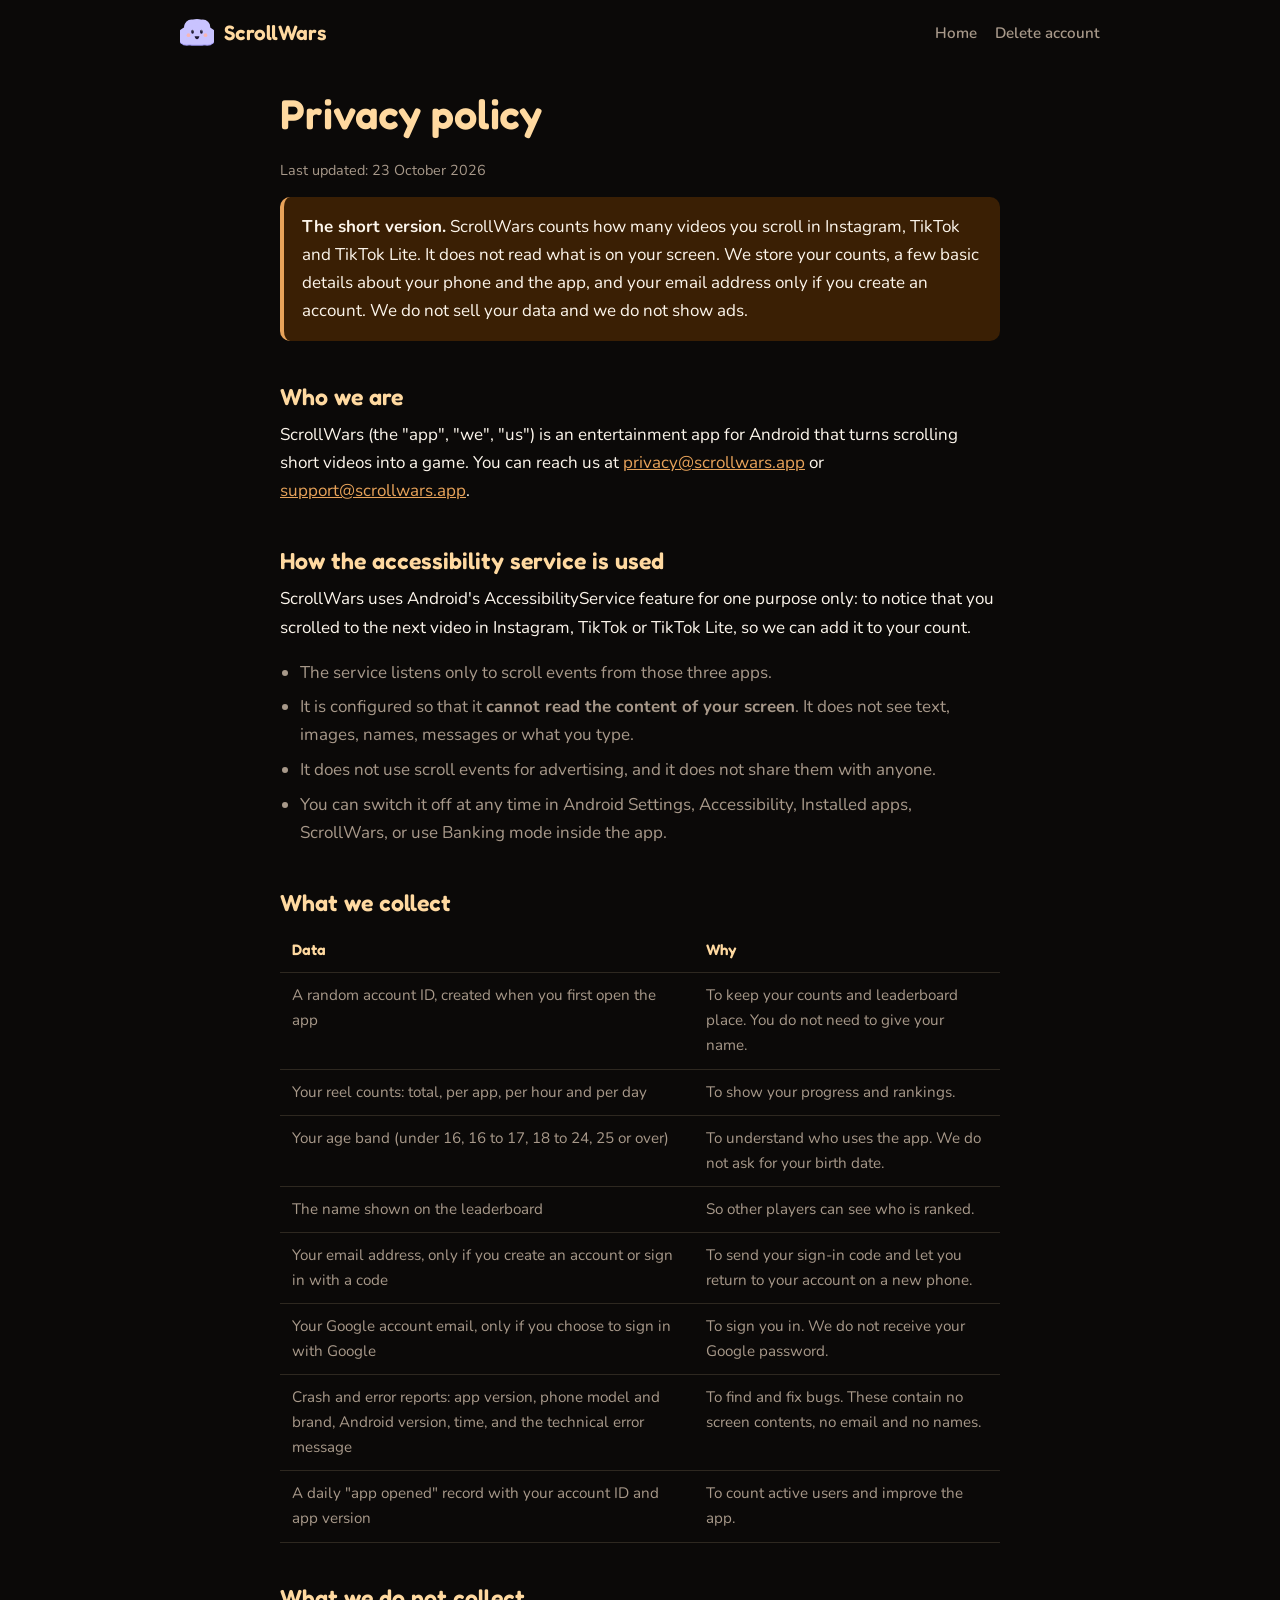
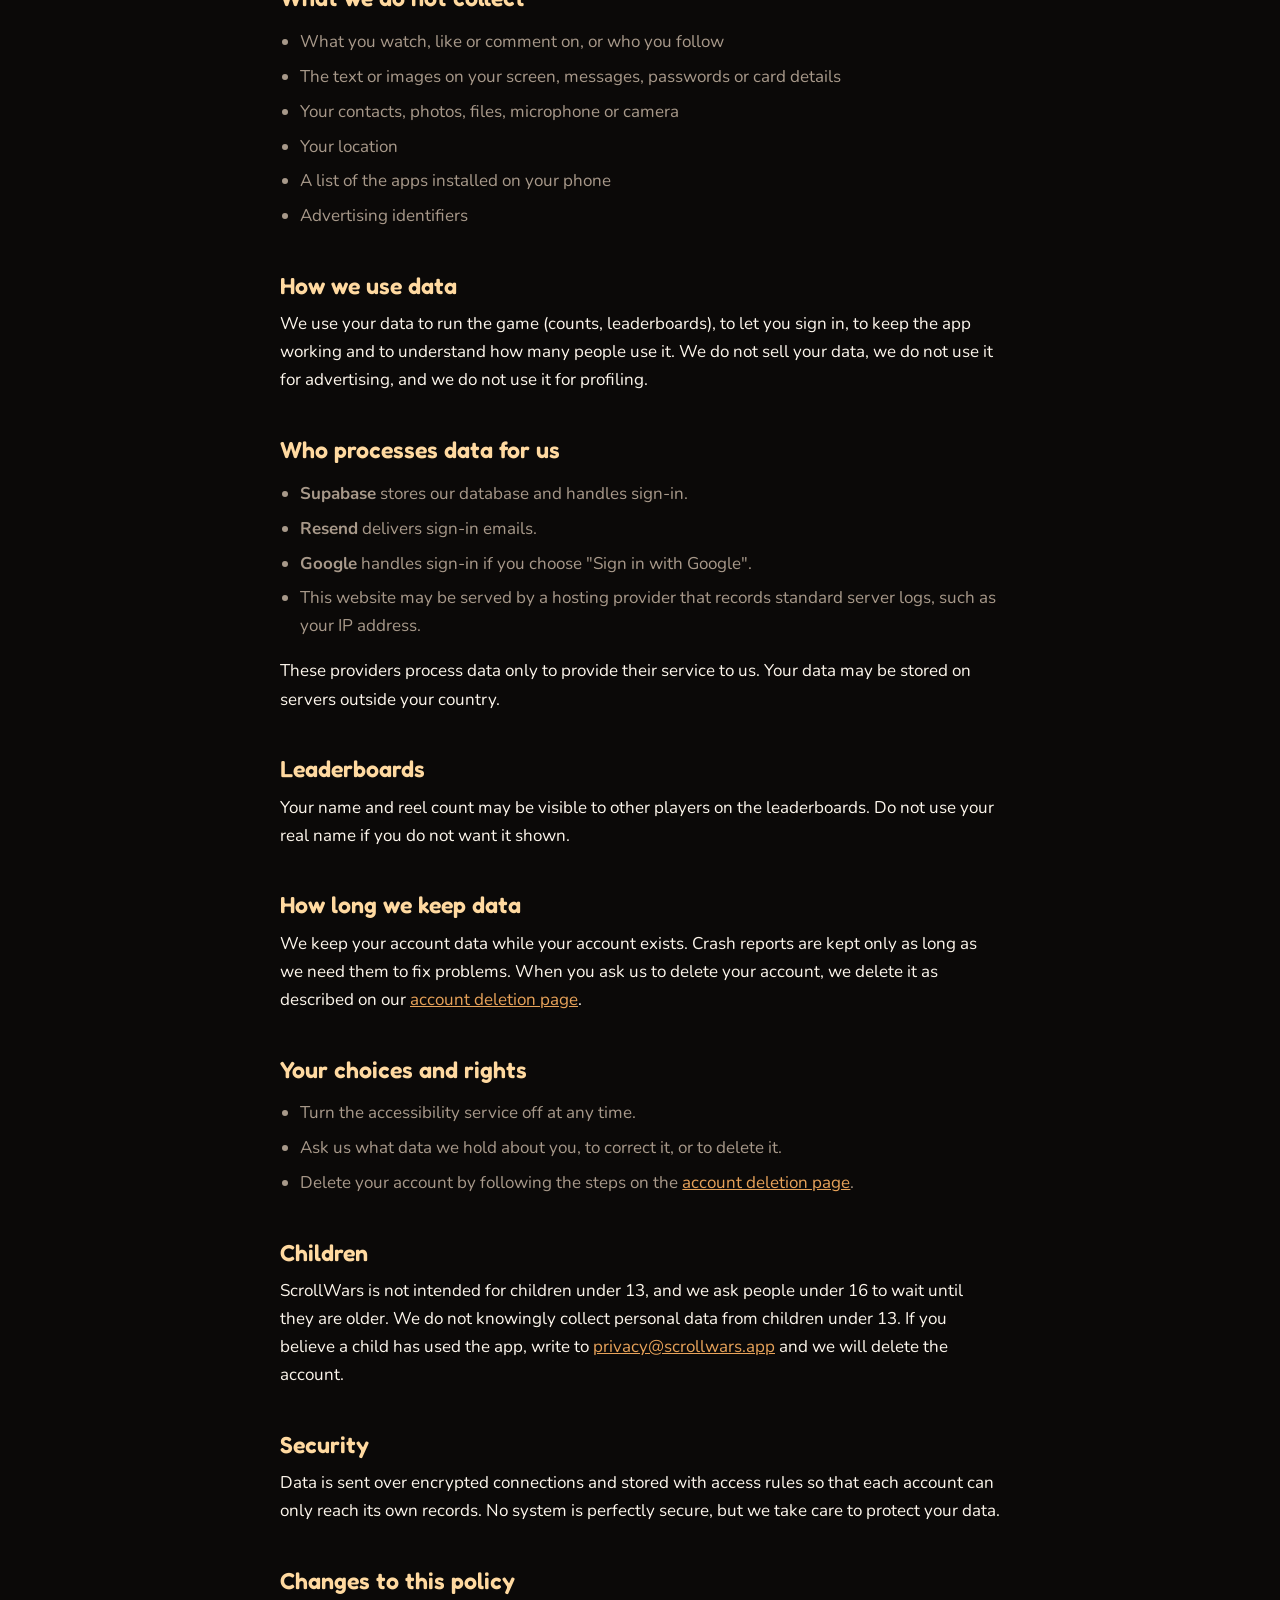
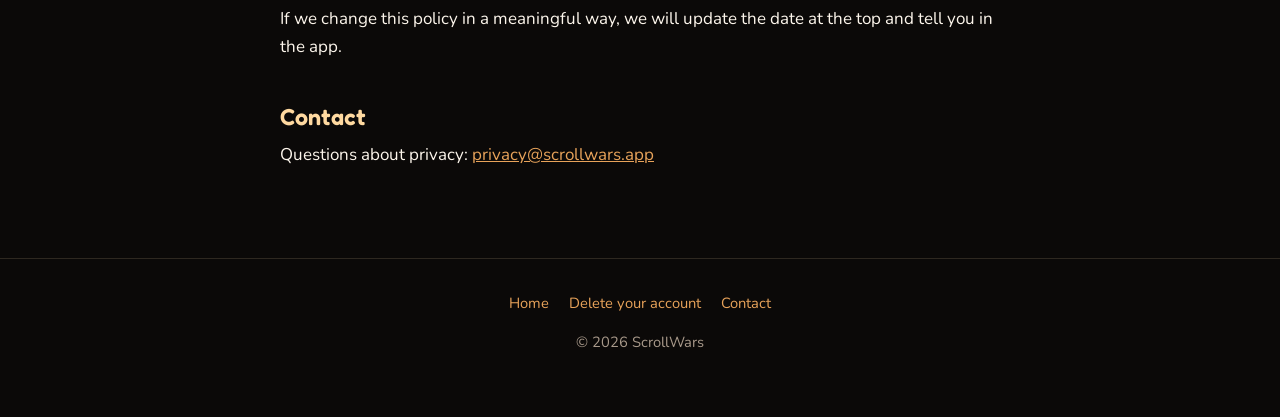
==== privacy.html @ 9debe907 "Add files via upload" ====
<!doctype html>
<html lang="en">
<head>
<meta charset="utf-8">
<meta name="viewport" content="width=device-width,initial-scale=1">
<title>Privacy policy | ScrollWars</title>
<meta name="description" content="How ScrollWars collects, uses and protects your data.">
<meta name="theme-color" content="#0b0908">
<link rel="icon" href="assets/mascot.svg" type="image/svg+xml">
<link rel="preconnect" href="https://fonts.googleapis.com">
<link rel="preconnect" href="https://fonts.gstatic.com" crossorigin>
<link href="https://fonts.googleapis.com/css2?family=Fredoka:wght@500;600&family=Nunito:wght@400;600;700&display=swap" rel="stylesheet">
<link rel="stylesheet" href="assets/style.css">
</head>
<body>
<header class="wrap"><nav><a class="brand" href="/"><img src="assets/mascot.svg" alt="" width="34" height="34">ScrollWars</a><div class="links"><a href="/">Home</a><a href="delete-account.html">Delete account</a></div></nav></header>

<main class="wrap narrow doc">
<h1>Privacy policy</h1>
<p class="meta">Last updated: 23 October 2026</p>

<div class="callout"><p><strong>The short version.</strong> ScrollWars counts how many videos you scroll in Instagram, TikTok and TikTok Lite. It does not read what is on your screen. We store your counts, a few basic details about your phone and the app, and your email address only if you create an account. We do not sell your data and we do not show ads.</p></div>

<h2>Who we are</h2>
<p>ScrollWars (the "app", "we", "us") is an entertainment app for Android that turns scrolling short videos into a game. You can reach us at <a href="mailto:privacy@scrollwars.app">privacy@scrollwars.app</a> or <a href="mailto:support@scrollwars.app">support@scrollwars.app</a>.</p>

<h2>How the accessibility service is used</h2>
<p>ScrollWars uses Android's AccessibilityService feature for one purpose only: to notice that you scrolled to the next video in Instagram, TikTok or TikTok Lite, so we can add it to your count.</p>
<ul>
  <li>The service listens only to scroll events from those three apps.</li>
  <li>It is configured so that it <strong>cannot read the content of your screen</strong>. It does not see text, images, names, messages or what you type.</li>
  <li>It does not use scroll events for advertising, and it does not share them with anyone.</li>
  <li>You can switch it off at any time in Android Settings, Accessibility, Installed apps, ScrollWars, or use Banking mode inside the app.</li>
</ul>

<h2>What we collect</h2>
<table>
<tr><th>Data</th><th>Why</th></tr>
<tr><td>A random account ID, created when you first open the app</td><td>To keep your counts and leaderboard place. You do not need to give your name.</td></tr>
<tr><td>Your reel counts: total, per app, per hour and per day</td><td>To show your progress and rankings.</td></tr>
<tr><td>Your age band (under 16, 16 to 17, 18 to 24, 25 or over)</td><td>To understand who uses the app. We do not ask for your birth date.</td></tr>
<tr><td>The name shown on the leaderboard</td><td>So other players can see who is ranked.</td></tr>
<tr><td>Your email address, only if you create an account or sign in with a code</td><td>To send your sign-in code and let you return to your account on a new phone.</td></tr>
<tr><td>Your Google account email, only if you choose to sign in with Google</td><td>To sign you in. We do not receive your Google password.</td></tr>
<tr><td>Crash and error reports: app version, phone model and brand, Android version, time, and the technical error message</td><td>To find and fix bugs. These contain no screen contents, no email and no names.</td></tr>
<tr><td>A daily "app opened" record with your account ID and app version</td><td>To count active users and improve the app.</td></tr>
</table>

<h2>What we do not collect</h2>
<ul>
  <li>What you watch, like or comment on, or who you follow</li>
  <li>The text or images on your screen, messages, passwords or card details</li>
  <li>Your contacts, photos, files, microphone or camera</li>
  <li>Your location</li>
  <li>A list of the apps installed on your phone</li>
  <li>Advertising identifiers</li>
</ul>

<h2>How we use data</h2>
<p>We use your data to run the game (counts, leaderboards), to let you sign in, to keep the app working and to understand how many people use it. We do not sell your data, we do not use it for advertising, and we do not use it for profiling.</p>

<h2>Who processes data for us</h2>
<ul>
  <li><strong>Supabase</strong> stores our database and handles sign-in.</li>
  <li><strong>Resend</strong> delivers sign-in emails.</li>
  <li><strong>Google</strong> handles sign-in if you choose "Sign in with Google".</li>
  <li>This website may be served by a hosting provider that records standard server logs, such as your IP address.</li>
</ul>
<p>These providers process data only to provide their service to us. Your data may be stored on servers outside your country.</p>

<h2>Leaderboards</h2>
<p>Your name and reel count may be visible to other players on the leaderboards. Do not use your real name if you do not want it shown.</p>

<h2>How long we keep data</h2>
<p>We keep your account data while your account exists. Crash reports are kept only as long as we need them to fix problems. When you ask us to delete your account, we delete it as described on our <a href="delete-account.html">account deletion page</a>.</p>

<h2>Your choices and rights</h2>
<ul>
  <li>Turn the accessibility service off at any time.</li>
  <li>Ask us what data we hold about you, to correct it, or to delete it.</li>
  <li>Delete your account by following the steps on the <a href="delete-account.html">account deletion page</a>.</li>
</ul>

<h2>Children</h2>
<p>ScrollWars is not intended for children under 13, and we ask people under 16 to wait until they are older. We do not knowingly collect personal data from children under 13. If you believe a child has used the app, write to <a href="mailto:privacy@scrollwars.app">privacy@scrollwars.app</a> and we will delete the account.</p>

<h2>Security</h2>
<p>Data is sent over encrypted connections and stored with access rules so that each account can only reach its own records. No system is perfectly secure, but we take care to protect your data.</p>

<h2>Changes to this policy</h2>
<p>If we change this policy in a meaningful way, we will update the date at the top and tell you in the app.</p>

<h2>Contact</h2>
<p>Questions about privacy: <a href="mailto:privacy@scrollwars.app">privacy@scrollwars.app</a></p>
</main>

<footer><div class="wrap"><p><a href="/">Home</a><a href="delete-account.html">Delete your account</a><a href="mailto:support@scrollwars.app">Contact</a></p><p>&copy; 2026 ScrollWars</p></div></footer>
</body>
</html>
---- assets/style.css ----
:root{
  --ink:#0b0908;--surface:#16130f;--raised:#241f18;--line:#2e2820;
  --text:#fdf6ec;--muted:#a8998a;--peach:#ffd9a0;--peach-deep:#e8a35a;
  --on-peach:#5a2f05;--glow:#3a1f04;--gold:#ffe27a;--success:#5fd39a;
}
*{box-sizing:border-box}
html{scroll-behavior:smooth}
body{margin:0;background:var(--ink);color:var(--text);font-family:"Nunito",system-ui,-apple-system,"Segoe UI",Roboto,sans-serif;font-size:17px;line-height:1.65;-webkit-text-size-adjust:100%}
h1,h2,h3{font-family:"Fredoka","Nunito",system-ui,sans-serif;line-height:1.15;margin:0 0 .5em;font-weight:600}
h1{font-size:clamp(2.2rem,7vw,3.6rem);color:var(--peach)}
h2{font-size:clamp(1.5rem,4.5vw,2.1rem);color:var(--peach)}
h3{font-size:1.2rem;color:var(--text)}
a{color:var(--peach-deep)}
a:hover{color:var(--peach)}
p{margin:0 0 1em}
.wrap{max-width:960px;margin:0 auto;padding:0 20px}
.narrow{max-width:720px}
nav{display:flex;align-items:center;justify-content:space-between;padding:16px 0}
.brand{font-family:"Fredoka",sans-serif;font-weight:600;font-size:1.3rem;color:var(--peach);text-decoration:none;display:flex;align-items:center;gap:10px}
.brand svg{width:34px;height:34px}
nav .links a{margin-left:18px;color:var(--muted);text-decoration:none;font-weight:600;font-size:.95rem}
nav .links a:hover{color:var(--peach)}
.hero{position:relative;text-align:center;padding:40px 0 64px;background:radial-gradient(ellipse 60% 55% at 50% 38%,var(--glow) 0%,rgba(58,31,4,0) 70%)}
.hero .mascot{width:min(260px,62vw);margin:0 auto 8px;display:block;animation:bob 3.6s ease-in-out infinite}
@keyframes bob{0%,100%{transform:translateY(0)}50%{transform:translateY(-8px)}}
@media (prefers-reduced-motion:reduce){.hero .mascot{animation:none}}
.hero p.lead{font-size:1.2rem;color:var(--text);max-width:560px;margin:0 auto 1.4em}
.btn{display:inline-block;background:var(--peach);color:var(--on-peach);font-family:"Fredoka",sans-serif;font-weight:600;font-size:1.15rem;padding:14px 30px;border-radius:999px;text-decoration:none;box-shadow:0 6px 0 var(--peach-deep);transition:transform .08s}
.btn:hover{color:var(--on-peach);transform:translateY(2px);box-shadow:0 4px 0 var(--peach-deep)}
.btn.ghost{background:transparent;color:var(--peach);box-shadow:inset 0 0 0 2px var(--peach-deep)}
.small{font-size:.9rem;color:var(--muted)}
.badge{display:inline-block;background:var(--glow);color:var(--gold);border-radius:999px;padding:4px 14px;font-size:.85rem;font-weight:700;margin-bottom:16px}
section{padding:56px 0}
section.alt{background:var(--surface)}
.grid{display:grid;gap:16px;grid-template-columns:repeat(auto-fit,minmax(240px,1fr))}
.card{background:var(--raised);border:1px solid var(--line);border-radius:18px;padding:22px}
.card .num{width:36px;height:36px;border-radius:50%;background:var(--peach);color:var(--on-peach);font-family:"Fredoka",sans-serif;font-weight:600;display:flex;align-items:center;justify-content:center;margin-bottom:12px}
.card p{margin:0;color:var(--muted)}
.two{display:grid;gap:16px;grid-template-columns:repeat(auto-fit,minmax(280px,1fr))}
.yes h3{color:var(--success)}
.no h3{color:var(--peach-deep)}
ul.clean{margin:0;padding-left:1.2em}
ul.clean li{margin-bottom:.45em;color:var(--muted)}
ol.steps{counter-reset:s;list-style:none;padding:0;margin:0}
ol.steps li{counter-increment:s;position:relative;padding:0 0 18px 52px;color:var(--muted)}
ol.steps li strong{color:var(--text)}
ol.steps li::before{content:counter(s);position:absolute;left:0;top:0;width:34px;height:34px;border-radius:50%;background:var(--peach);color:var(--on-peach);font-family:"Fredoka",sans-serif;font-weight:600;display:flex;align-items:center;justify-content:center}
details{background:var(--raised);border:1px solid var(--line);border-radius:14px;padding:14px 18px;margin-bottom:10px}
summary{cursor:pointer;font-weight:700;color:var(--text)}
details p{margin:.7em 0 0;color:var(--muted)}
.soon{display:flex;flex-wrap:wrap;gap:10px;justify-content:center}
.soon span{background:var(--raised);border:1px solid var(--line);border-radius:999px;padding:6px 16px;color:var(--peach);font-weight:700;font-size:.95rem}
footer{border-top:1px solid var(--line);padding:32px 0 48px;color:var(--muted);font-size:.92rem;text-align:center}
footer a{margin:0 10px;text-decoration:none}
.doc{padding:24px 0 72px}
.doc h1{font-size:clamp(1.9rem,6vw,2.6rem)}
.doc h2{margin-top:1.8em;font-size:1.45rem}
.doc ul{color:var(--muted);padding-left:1.2em}
.doc li{margin-bottom:.4em}
.doc p{color:var(--text)}
.doc .meta{color:var(--muted);font-size:.9rem}
table{width:100%;border-collapse:collapse;margin:0 0 1.4em;font-size:.95rem}
th,td{text-align:left;padding:10px 12px;border-bottom:1px solid var(--line);vertical-align:top}
th{color:var(--peach);font-family:"Fredoka",sans-serif;font-weight:600}
td{color:var(--muted)}
.callout{background:var(--glow);border-left:4px solid var(--peach-deep);border-radius:10px;padding:16px 18px;margin:0 0 1.4em}
.callout p{margin:0;color:var(--text)}
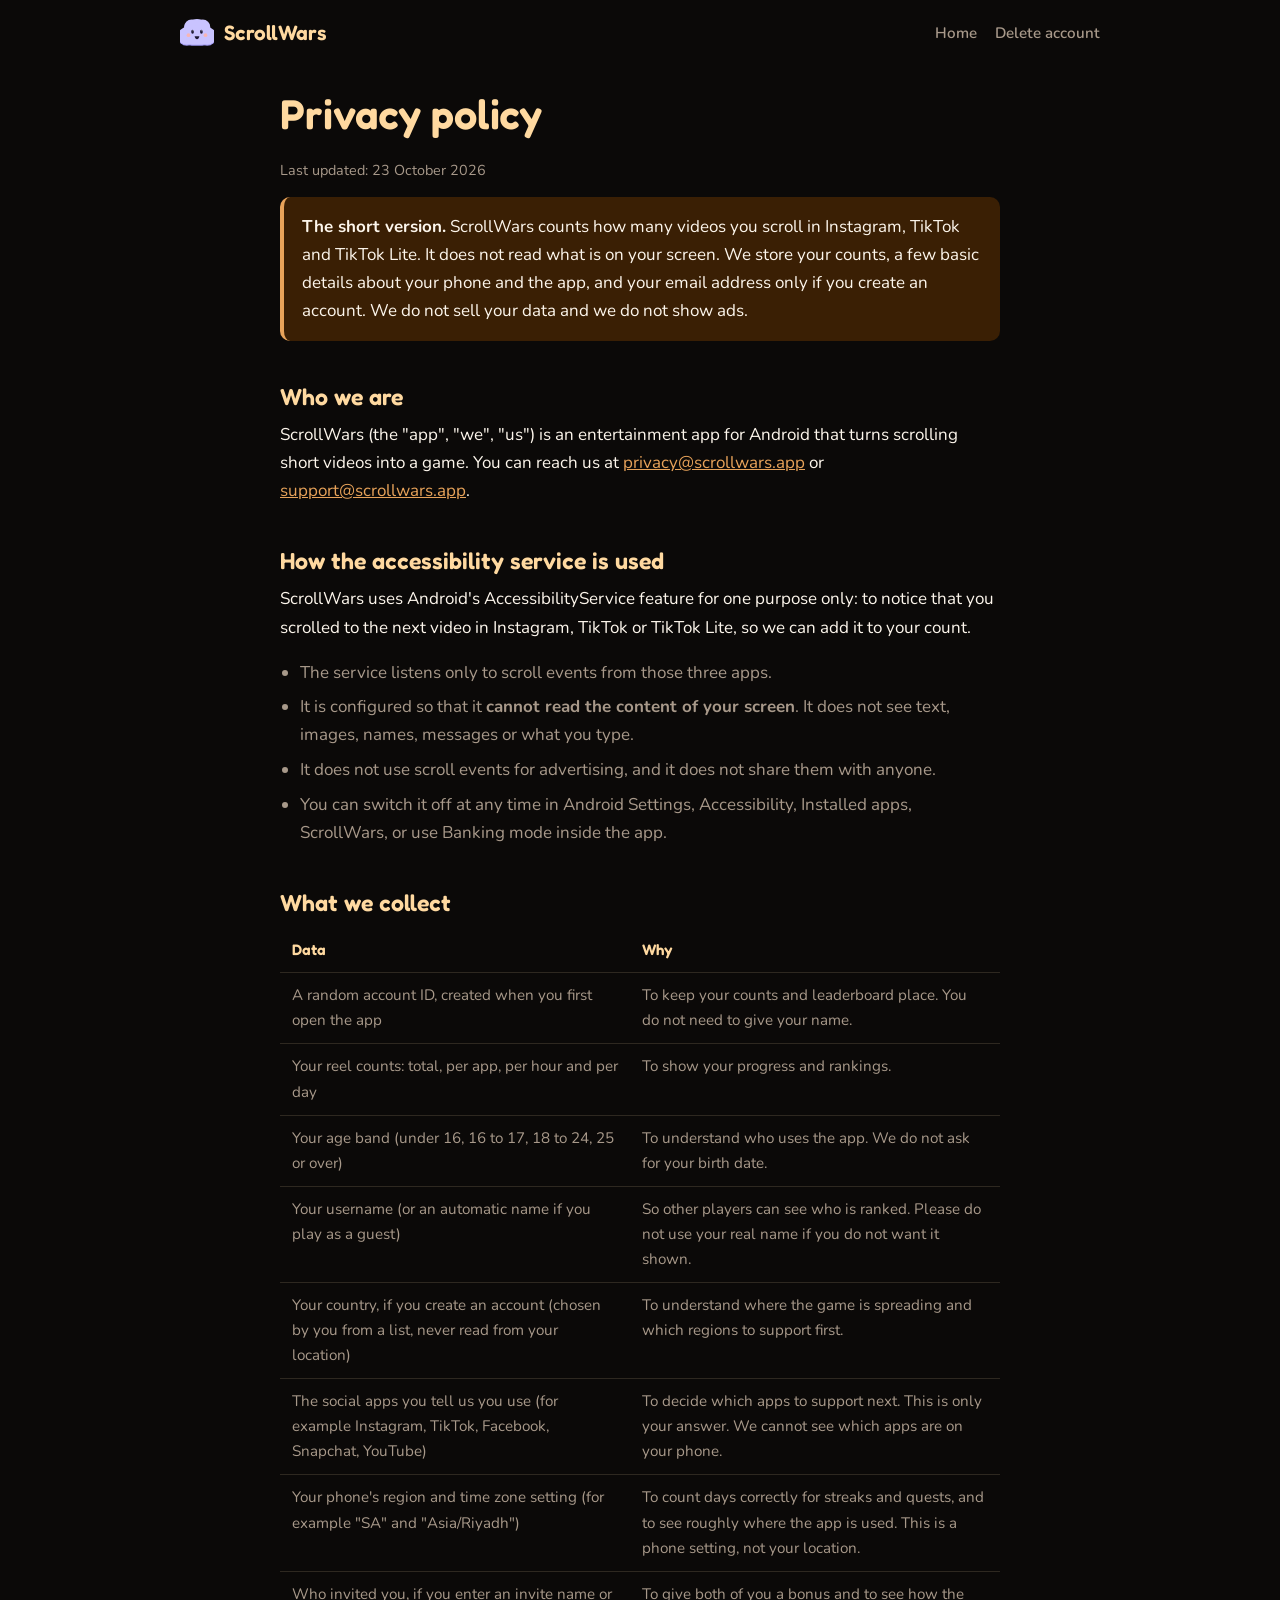
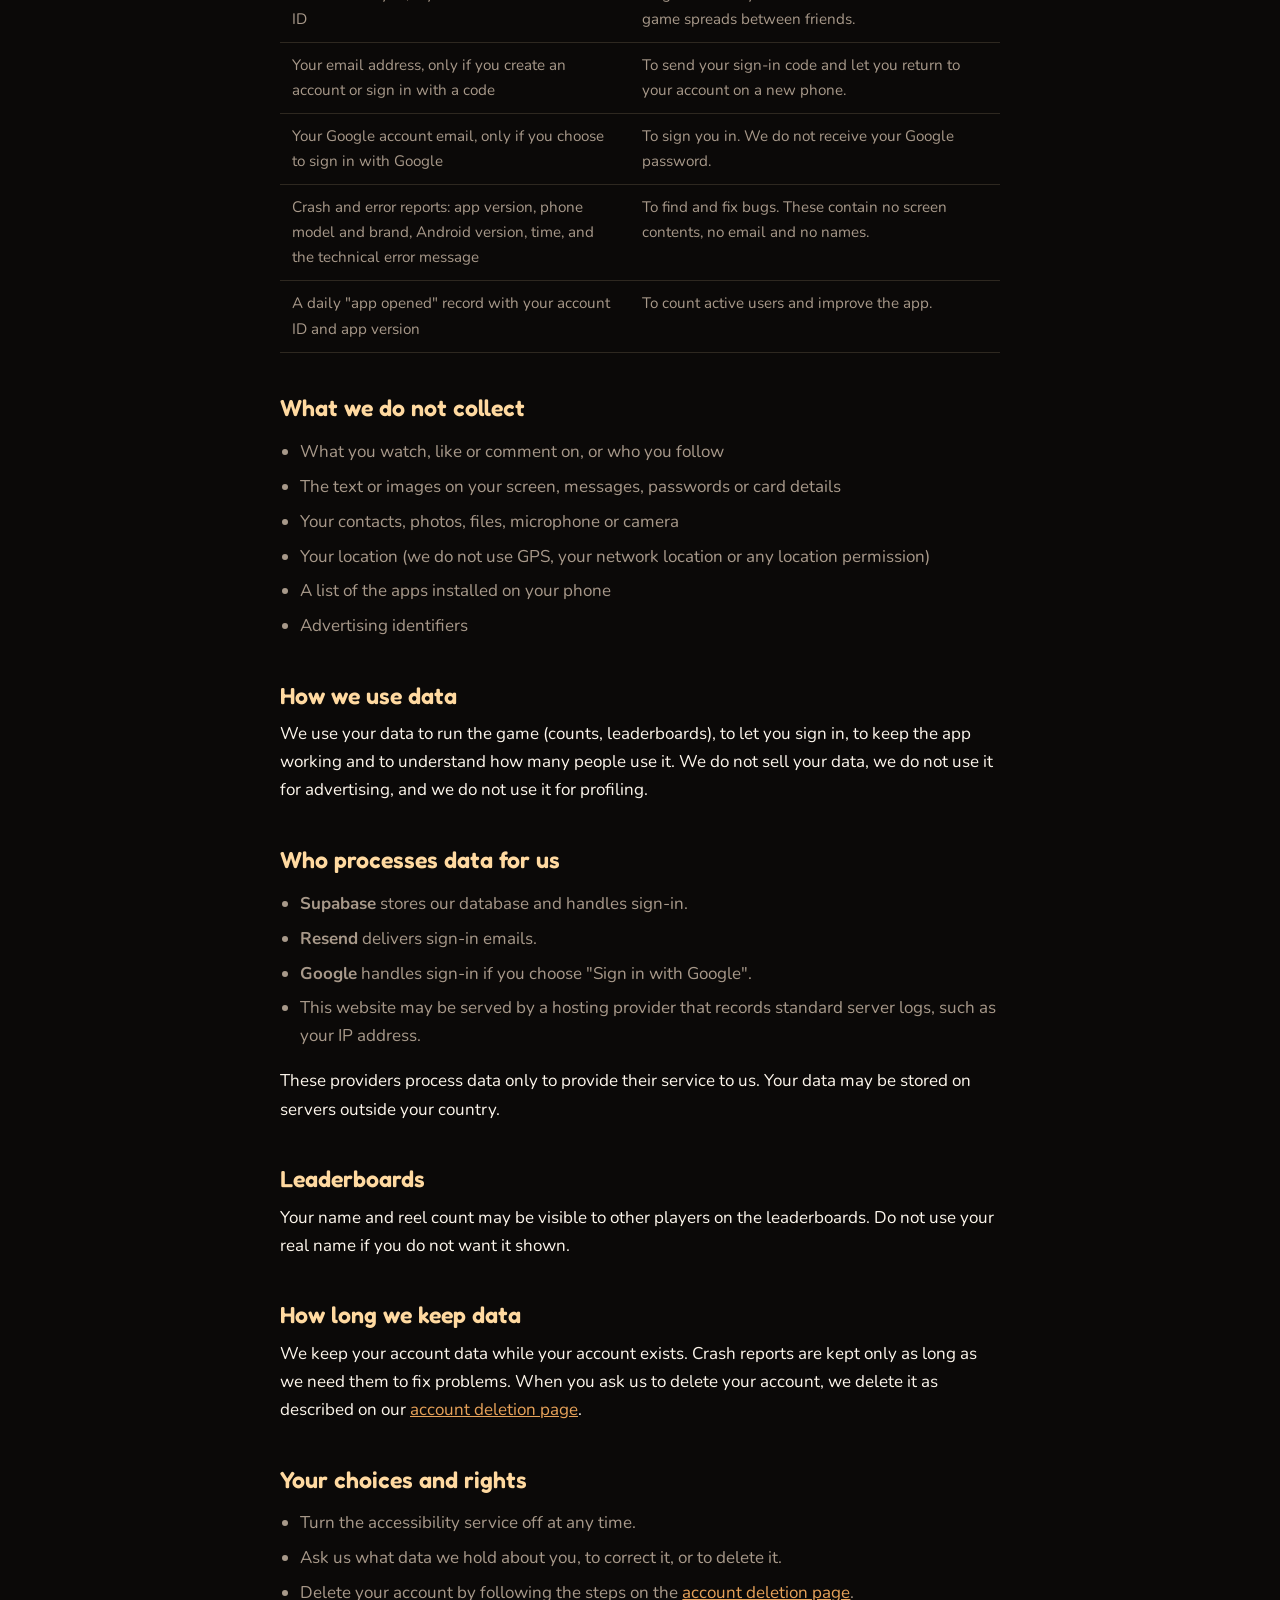
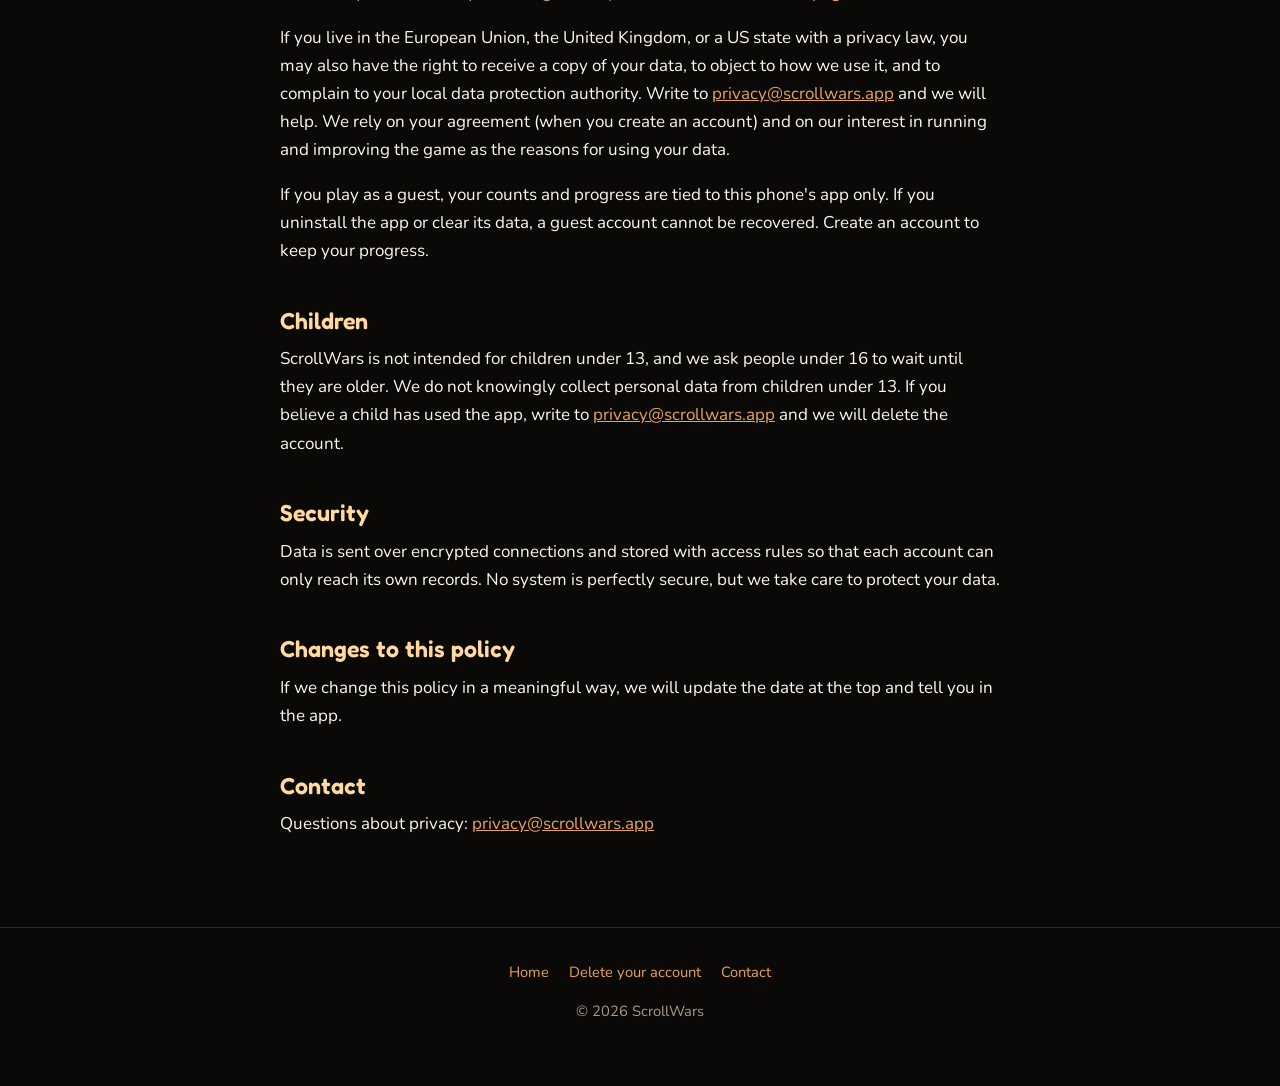
==== commit 1cd69c7e: "Add files via upload" ====
--- a/privacy.html
+++ b/privacy.html
@@ -39,7 +39,11 @@
 <tr><td>A random account ID, created when you first open the app</td><td>To keep your counts and leaderboard place. You do not need to give your name.</td></tr>
 <tr><td>Your reel counts: total, per app, per hour and per day</td><td>To show your progress and rankings.</td></tr>
 <tr><td>Your age band (under 16, 16 to 17, 18 to 24, 25 or over)</td><td>To understand who uses the app. We do not ask for your birth date.</td></tr>
-<tr><td>The name shown on the leaderboard</td><td>So other players can see who is ranked.</td></tr>
+<tr><td>Your username (or an automatic name if you play as a guest)</td><td>So other players can see who is ranked. Please do not use your real name if you do not want it shown.</td></tr>
+<tr><td>Your country, if you create an account (chosen by you from a list, never read from your location)</td><td>To understand where the game is spreading and which regions to support first.</td></tr>
+<tr><td>The social apps you tell us you use (for example Instagram, TikTok, Facebook, Snapchat, YouTube)</td><td>To decide which apps to support next. This is only your answer. We cannot see which apps are on your phone.</td></tr>
+<tr><td>Your phone's region and time zone setting (for example "SA" and "Asia/Riyadh")</td><td>To count days correctly for streaks and quests, and to see roughly where the app is used. This is a phone setting, not your location.</td></tr>
+<tr><td>Who invited you, if you enter an invite name or ID</td><td>To give both of you a bonus and to see how the game spreads between friends.</td></tr>
 <tr><td>Your email address, only if you create an account or sign in with a code</td><td>To send your sign-in code and let you return to your account on a new phone.</td></tr>
 <tr><td>Your Google account email, only if you choose to sign in with Google</td><td>To sign you in. We do not receive your Google password.</td></tr>
 <tr><td>Crash and error reports: app version, phone model and brand, Android version, time, and the technical error message</td><td>To find and fix bugs. These contain no screen contents, no email and no names.</td></tr>
@@ -51,7 +55,7 @@
   <li>What you watch, like or comment on, or who you follow</li>
   <li>The text or images on your screen, messages, passwords or card details</li>
   <li>Your contacts, photos, files, microphone or camera</li>
-  <li>Your location</li>
+  <li>Your location (we do not use GPS, your network location or any location permission)</li>
   <li>A list of the apps installed on your phone</li>
   <li>Advertising identifiers</li>
 </ul>
@@ -80,6 +84,8 @@
   <li>Ask us what data we hold about you, to correct it, or to delete it.</li>
   <li>Delete your account by following the steps on the <a href="delete-account.html">account deletion page</a>.</li>
 </ul>
+<p>If you live in the European Union, the United Kingdom, or a US state with a privacy law, you may also have the right to receive a copy of your data, to object to how we use it, and to complain to your local data protection authority. Write to <a href="mailto:privacy@scrollwars.app">privacy@scrollwars.app</a> and we will help. We rely on your agreement (when you create an account) and on our interest in running and improving the game as the reasons for using your data.</p>
+<p>If you play as a guest, your counts and progress are tied to this phone's app only. If you uninstall the app or clear its data, a guest account cannot be recovered. Create an account to keep your progress.</p>
 
 <h2>Children</h2>
 <p>ScrollWars is not intended for children under 13, and we ask people under 16 to wait until they are older. We do not knowingly collect personal data from children under 13. If you believe a child has used the app, write to <a href="mailto:privacy@scrollwars.app">privacy@scrollwars.app</a> and we will delete the account.</p>
